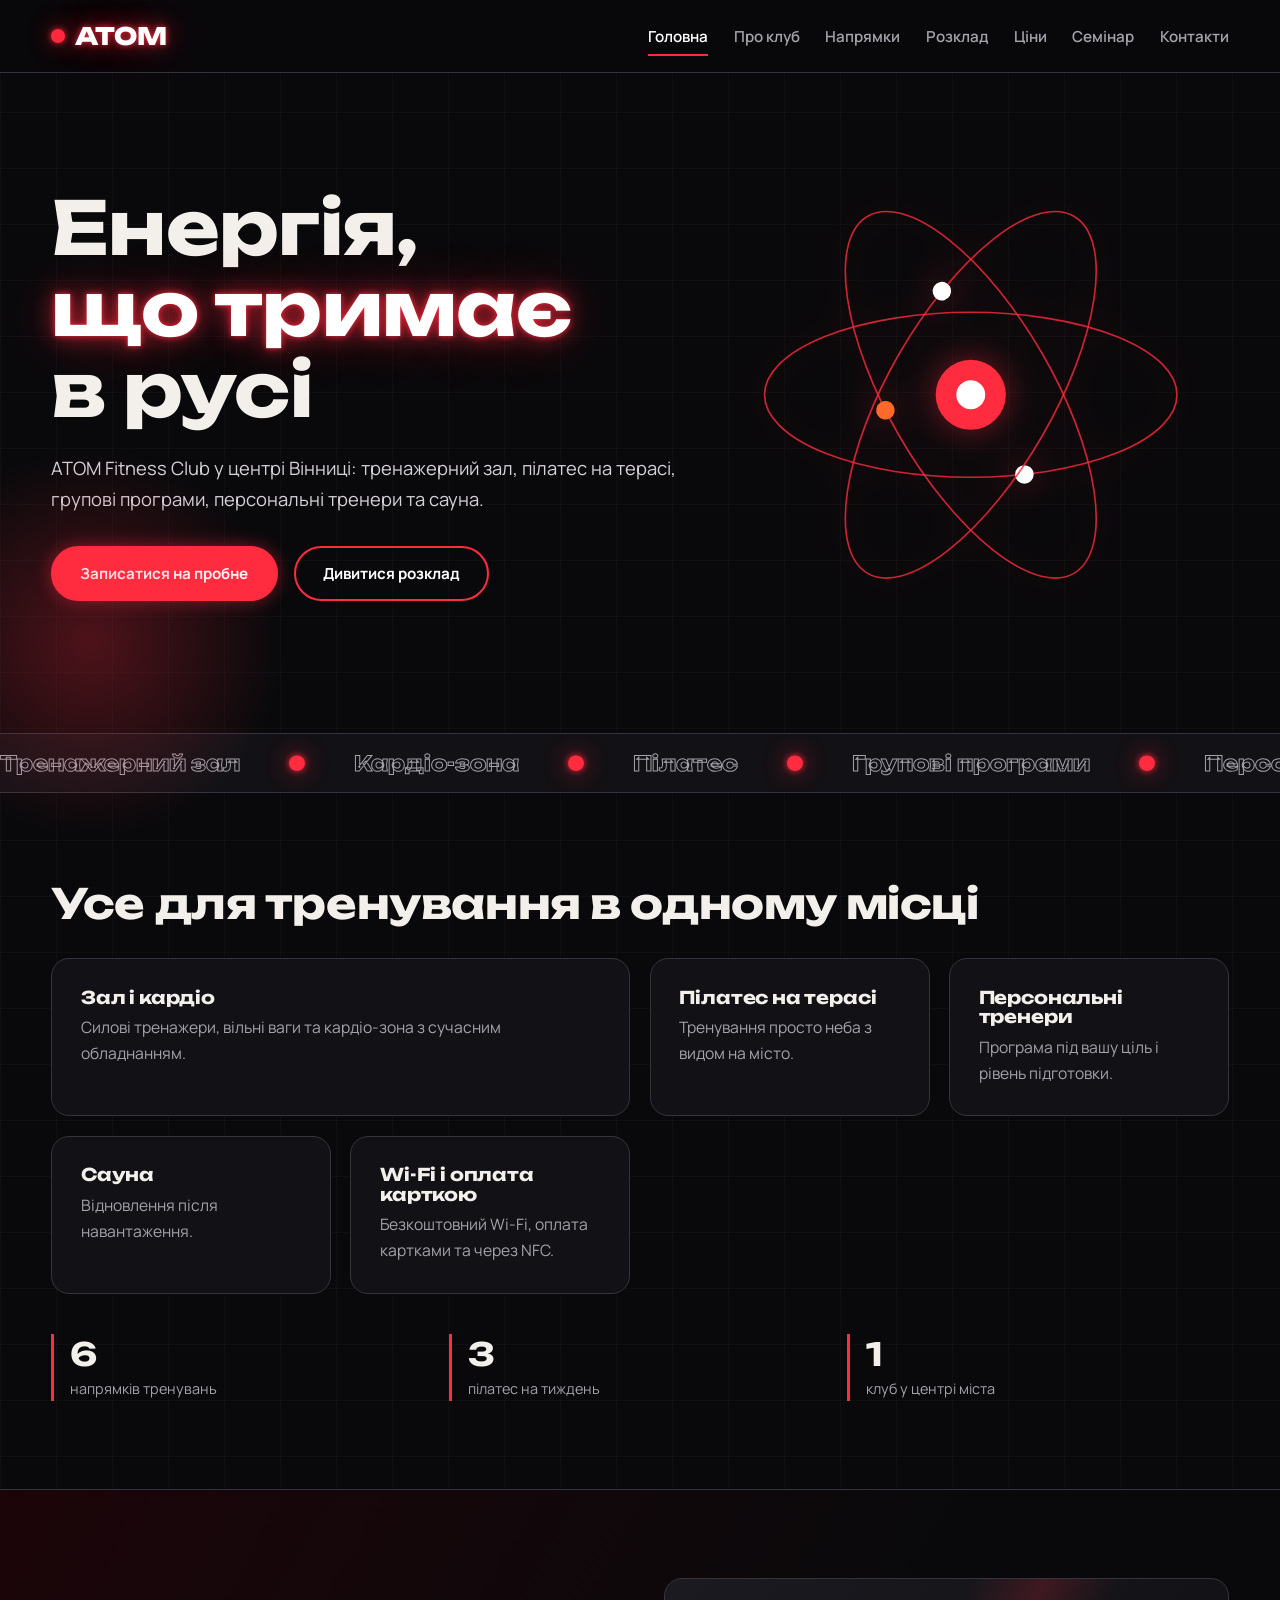
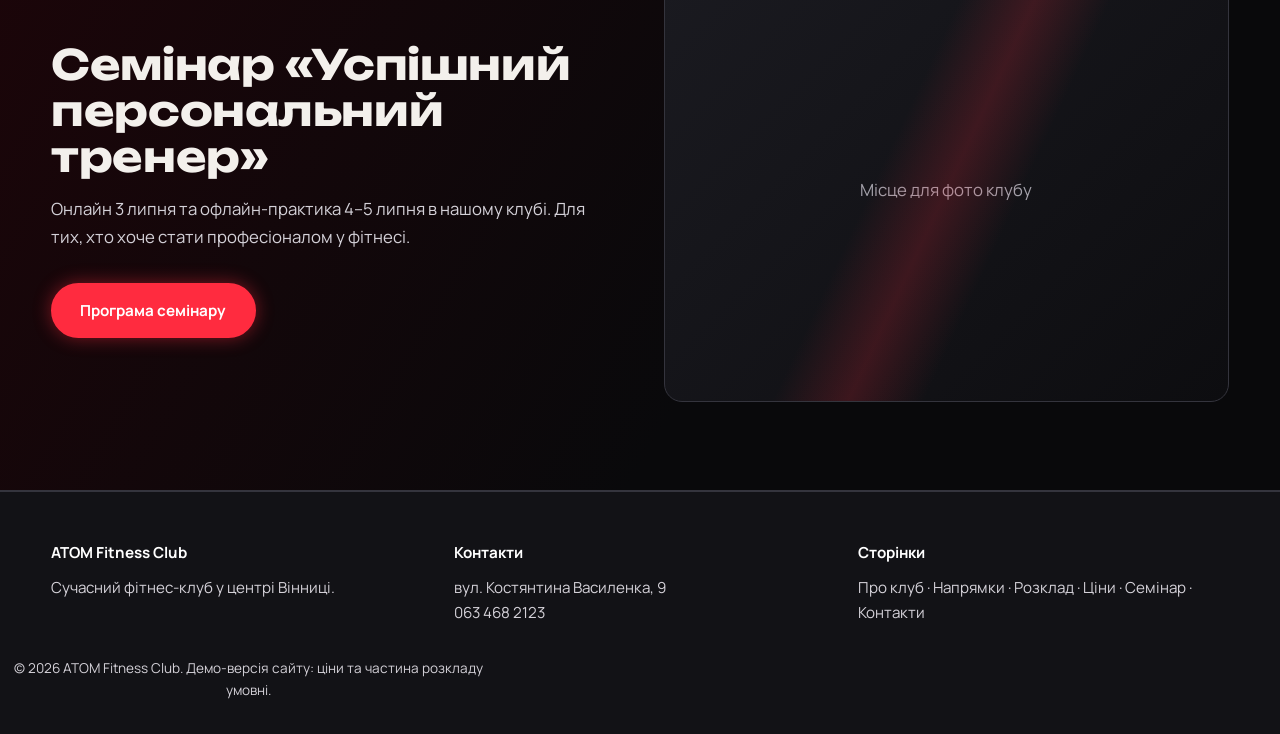
==== index.html @ d09d6c24 "Add files via upload" ====
<!DOCTYPE html>
<html lang="uk"><head><meta charset="utf-8"><meta name="viewport" content="width=device-width,initial-scale=1">
<title>Головна | ATOM Fitness Club, Вінниця</title>
<meta name="description" content="ATOM Fitness Club у Вінниці: тренажерний зал, кардіо, пілатес, персональні тренування та сауна. Демо-версія сайту.">
<link rel="preconnect" href="https://fonts.googleapis.com"><link rel="preconnect" href="https://fonts.gstatic.com" crossorigin>
<link href="https://fonts.googleapis.com/css2?family=Manrope:wght@400;600;700&family=Unbounded:wght@500;700;800&display=swap&subset=cyrillic" rel="stylesheet">
<link rel="stylesheet" href="css/style.css"></head><body>
<header><div class="wrap bar"><a class="logo" href="index.html"><i></i><span class="neon">ATOM</span></a>
<button class="burger" aria-label="Меню" aria-expanded="false">☰</button>
<nav aria-label="Основне меню"><ul><li><a href="index.html" class=on aria-current=page>Головна</a></li><li><a href="about.html">Про клуб</a></li><li><a href="classes.html">Напрямки</a></li><li><a href="schedule.html">Розклад</a></li><li><a href="prices.html">Ціни</a></li><li><a href="seminar.html">Семінар</a></li><li><a href="contacts.html">Контакти</a></li></ul></nav></div></header>
<main><section class="hero"><div class="glowblob"></div><div class="wrap"><div>
<h1><span>Енергія,</span><span class="neon flick">що тримає</span><span>в русі</span></h1>
<p>ATOM Fitness Club у центрі Вінниці: тренажерний зал, пілатес на терасі, групові програми, персональні тренери та сауна.</p>
<div class="row"><a class="btn" href="contacts.html">Записатися на пробне</a><a class="btn ghost" href="schedule.html">Дивитися розклад</a></div></div><svg class="atom" viewBox="0 0 500 500" aria-hidden="true">
<defs><path id="o" d="M 50 250 a 200 80 0 1 0 400 0 a 200 80 0 1 0 -400 0"/></defs>
<g class="nuc"><circle cx="250" cy="250" r="34" fill="#ff2b3f"/><circle cx="250" cy="250" r="14" fill="#fff"/></g>
<g transform="rotate(0 250 250)"><ellipse cx="250" cy="250" rx="200" ry="80"/><circle r="9" fill="#fff"><animateMotion dur="5s" repeatCount="indefinite"><mpath href="#o"/></animateMotion></circle></g>
<g transform="rotate(60 250 250)"><ellipse cx="250" cy="250" rx="200" ry="80"/><circle r="9" fill="#ff6a2b"><animateMotion dur="7s" repeatCount="indefinite"><mpath href="#o"/></animateMotion></circle></g>
<g transform="rotate(120 250 250)"><ellipse cx="250" cy="250" rx="200" ry="80"/><circle r="9" fill="#fff"><animateMotion dur="9s" repeatCount="indefinite"><mpath href="#o"/></animateMotion></circle></g></svg></div></section>
<div class="marq" aria-hidden="true"><div><span>Тренажерний зал</span><b>●</b><span>Кардіо-зона</span><b>●</b><span>Пілатес</span><b>●</b><span>Групові програми</span><b>●</b><span>Персональні тренування</span><b>●</b><span>Сауна</span><b>●</b><span>Тренажерний зал</span><b>●</b><span>Кардіо-зона</span><b>●</b><span>Пілатес</span><b>●</b><span>Групові програми</span><b>●</b><span>Персональні тренування</span><b>●</b><span>Сауна</span><b>●</b></div></div>
<section><div class="wrap"><h2>Усе для тренування в одному місці</h2>
<div class="grid"><div class="card rv big"><h3>Зал і кардіо</h3><p>Силові тренажери, вільні ваги та кардіо-зона з сучасним обладнанням.</p></div><div class="card rv "><h3>Пілатес на терасі</h3><p>Тренування просто неба з видом на місто.</p></div><div class="card rv "><h3>Персональні тренери</h3><p>Програма під вашу ціль і рівень підготовки.</p></div><div class="card rv "><h3>Сауна</h3><p>Відновлення після навантаження.</p></div><div class="card rv "><h3>Wi-Fi і оплата карткою</h3><p>Безкоштовний Wi-Fi, оплата картками та через NFC.</p></div></div>
<div class="stats rv"><div><strong>6</strong><span>напрямків тренувань</span></div><div><strong>3</strong><span>пілатес на тиждень</span></div><div><strong>1</strong><span>клуб у центрі міста</span></div></div></div></section>
<section class="band"><div class="wrap split"><div><h2>Семінар «Успішний персональний тренер»</h2><p>Онлайн 3 липня та офлайн-практика 4–5 липня в нашому клубі. Для тих, хто хоче стати професіоналом у фітнесі.</p><div class="row"><a class="btn" href="seminar.html">Програма семінару</a></div></div><div class="ph rv">Місце для фото клубу</div></div></section></main>
<footer><div class="wrap"><div><h4>ATOM Fitness Club</h4><p>Сучасний фітнес-клуб у центрі Вінниці.</p></div>
<div><h4>Контакти</h4><p>вул. Костянтина Василенка, 9<br><a href="tel:+380634682123">063 468 2123</a></p></div>
<div><h4>Сторінки</h4><p><a href="about.html">Про клуб</a> · <a href="classes.html">Напрямки</a> · <a href="schedule.html">Розклад</a> · <a href="prices.html">Ціни</a> · <a href="seminar.html">Семінар</a> · <a href="contacts.html">Контакти</a></p></div></div>
<p class="copy">© <span id="y">2026</span> ATOM Fitness Club. Демо-версія сайту: ціни та частина розкладу умовні.</p></footer>
<script src="js/main.js"></script></body></html>
---- css/style.css ----
:root{--ink:#09090b;--ink2:#121216;--steel:#24242b;--line:#34343d;--bone:#f3f0ec;--mute:#a4a2ab;--red:#ff2b3f;--hot:#ff6a2b;--glow:0 0 6px rgba(255,43,63,.9),0 0 22px rgba(255,43,63,.6),0 0 54px rgba(255,43,63,.4);--f1:'Unbounded','Arial Black',sans-serif;--f2:'Manrope','Segoe UI',Arial,sans-serif}
*{box-sizing:border-box;margin:0;padding:0}
html{scroll-behavior:smooth}
body{background:var(--ink);color:var(--bone);font:400 1.05rem/1.65 var(--f2);overflow-x:hidden;background-image:linear-gradient(rgba(255,255,255,.025) 1px,transparent 1px),linear-gradient(90deg,rgba(255,255,255,.025) 1px,transparent 1px);background-size:56px 56px}
a{color:inherit;text-decoration:none}
:focus-visible{outline:2px solid var(--red);outline-offset:3px}
h1,h2,h3{font-family:var(--f1);line-height:1.1;font-weight:700;letter-spacing:-.01em}
h1{font-size:clamp(2.2rem,6vw,4.6rem)}
h2{font-size:clamp(1.6rem,3.6vw,2.6rem);margin-bottom:1rem}
h3{font-size:1.1rem;margin-bottom:.5rem}
p{max-width:62ch;color:#d4d1d8}
.wrap{width:min(1180px,92%);margin:0 auto}
section{padding:5.5rem 0}
.neon{color:#fff;text-shadow:var(--glow)}
.flick{animation:flick 5s infinite}
@keyframes flick{0%,18%,22%,62%,64%,100%{opacity:1}20%,63%{opacity:.35}}
/* header */
header{position:sticky;top:0;z-index:50;background:rgba(9,9,11,.82);backdrop-filter:blur(12px);border-bottom:1px solid var(--line)}
.bar{display:flex;align-items:center;justify-content:space-between;height:72px}
.logo{font:800 1.5rem var(--f1);display:flex;align-items:center;gap:.6rem}
.logo i{width:14px;height:14px;border-radius:50%;background:var(--red);box-shadow:var(--glow);animation:pulse 2s infinite}
nav ul{display:flex;gap:1.6rem;list-style:none}
nav a{font-weight:600;font-size:.95rem;color:var(--mute);padding:.4rem 0;border-bottom:2px solid transparent;transition:.25s}
nav a:hover,nav a.on{color:#fff;border-color:var(--red)}
.burger{display:none;background:none;border:1px solid var(--line);color:#fff;width:44px;height:44px;border-radius:8px;font-size:1.3rem;cursor:pointer}
/* buttons */
.btn{display:inline-block;font:700 .95rem var(--f2);padding:.95rem 1.7rem;border-radius:999px;border:2px solid var(--red);background:var(--red);color:#fff;cursor:pointer;transition:.25s;box-shadow:0 0 18px rgba(255,43,63,.45)}
.btn:hover{box-shadow:var(--glow);transform:translateY(-2px)}
.btn.ghost{background:transparent;box-shadow:none}
.btn.ghost:hover{background:rgba(255,43,63,.12);box-shadow:var(--glow)}
.row{display:flex;gap:1rem;flex-wrap:wrap;margin-top:2rem}
/* hero */
.hero{padding:4rem 0 5rem;position:relative}
.hero .wrap{display:grid;grid-template-columns:1.1fr .9fr;gap:2rem;align-items:center}
.hero h1 span{display:block}
.hero p{margin-top:1.4rem;font-size:1.15rem}
.atom{width:100%;max-width:520px;margin:auto;filter:drop-shadow(0 0 18px rgba(255,43,63,.5))}
.atom ellipse{fill:none;stroke:var(--red);stroke-width:1.6;opacity:.8}
.nuc{animation:pulse 2.4s ease-in-out infinite;transform-origin:250px 250px}
@keyframes pulse{50%{transform:scale(1.18);opacity:.8}}
.glowblob{position:absolute;inset:auto auto -120px -120px;width:420px;height:420px;background:radial-gradient(circle,rgba(255,43,63,.28),transparent 65%);pointer-events:none}
.pagehead{padding:4.5rem 0 2rem}
.pagehead p{margin-top:1rem;font-size:1.15rem}
/* marquee */
.marq{border-block:1px solid var(--line);overflow:hidden;background:var(--ink2);padding:1rem 0}
.marq div{display:flex;gap:3rem;width:max-content;animation:mq 30s linear infinite;font:700 1.3rem var(--f1);color:transparent;-webkit-text-stroke:1px var(--mute)}
.marq b{color:var(--red);-webkit-text-stroke:0;text-shadow:var(--glow)}
@keyframes mq{to{transform:translateX(-50%)}}
/* cards */
.grid{display:grid;grid-template-columns:repeat(auto-fit,minmax(260px,1fr));gap:1.2rem;margin-top:2rem}
.card{position:relative;background:var(--ink2);border:1px solid var(--line);border-radius:18px;padding:1.8rem;overflow:hidden;transition:border-color .3s,transform .3s}
.card::before{content:"";position:absolute;inset:0;background:radial-gradient(260px circle at var(--mx,50%) var(--my,0%),rgba(255,43,63,.2),transparent 70%);opacity:0;transition:.3s}
.card:hover{border-color:var(--red);transform:translateY(-4px)}
.card:hover::before{opacity:1}
.card>*{position:relative}
.card p{font-size:.98rem;color:var(--mute)}
.card.big{grid-column:span 2}
.stats{display:grid;grid-template-columns:repeat(auto-fit,minmax(150px,1fr));gap:1rem;margin-top:2.5rem}
.stats div{border-left:3px solid var(--red);padding-left:1rem}
.stats strong{display:block;font:700 2rem var(--f1)}
.stats span{color:var(--mute);font-size:.9rem}
.split{display:grid;grid-template-columns:1fr 1fr;gap:3rem;align-items:center}
.ph{aspect-ratio:4/3;border-radius:18px;border:1px solid var(--line);background:linear-gradient(135deg,#1a1a20,#0d0d10);display:grid;place-items:center;color:var(--mute);text-align:center;padding:1rem;position:relative;overflow:hidden}
.ph::after{content:"";position:absolute;inset:0;background:linear-gradient(115deg,transparent 40%,rgba(255,43,63,.18) 50%,transparent 60%);animation:sweep 5s infinite}
@keyframes sweep{from{transform:translateX(-100%)}to{transform:translateX(100%)}}
.band{background:linear-gradient(120deg,#1c0509,#09090b 60%);border-block:1px solid var(--line)}
/* schedule */
.tabs{display:flex;gap:.6rem;flex-wrap:wrap;margin:1.5rem 0}
.tabs button{font:600 .9rem var(--f2);color:var(--mute);background:transparent;border:1px solid var(--line);border-radius:999px;padding:.6rem 1.2rem;cursor:pointer;transition:.25s}
.tabs button.on,.tabs button:hover{color:#fff;border-color:var(--red);box-shadow:0 0 14px rgba(255,43,63,.4)}
.days{display:grid;grid-template-columns:repeat(auto-fit,minmax(210px,1fr));gap:1rem}
.day{background:var(--ink2);border:1px solid var(--line);border-radius:16px;padding:1.2rem}
.day h3{font-size:1rem;color:var(--red);margin-bottom:.8rem}
.slot{display:flex;gap:.8rem;padding:.65rem 0;border-top:1px solid var(--line);transition:.25s}
.slot time{font:700 .9rem var(--f1);min-width:3.6rem}
.slot small{display:block;color:var(--mute)}
.slot.hide{display:none}
/* prices */
.price{display:flex;flex-direction:column;gap:.6rem}
.price .sum{font:700 2.2rem var(--f1)}
.price .sum small{font:500 .9rem var(--f2);color:var(--mute)}
.price ul{list-style:none;color:var(--mute);margin:.6rem 0 1.2rem}
.price li{padding:.35rem 0;border-bottom:1px solid var(--line)}
.price li::before{content:"+ ";color:var(--red);font-weight:800}
.price.hot{border-color:var(--red);box-shadow:0 0 30px rgba(255,43,63,.25)}
.note{color:var(--mute);font-size:.9rem;margin-top:1.5rem}
/* seminar */
.date{font:700 clamp(3rem,9vw,6rem) var(--f1)}
.list{list-style:none;margin-top:1.5rem;counter-reset:n}
.list li{counter-increment:n;padding:.9rem 0 .9rem 3rem;border-bottom:1px solid var(--line);position:relative}
.list li::before{content:counter(n);position:absolute;left:0;top:.8rem;width:2rem;height:2rem;border-radius:50%;border:1px solid var(--red);display:grid;place-items:center;font:700 .85rem var(--f1)}
/* forms/contacts */
form{display:grid;gap:1rem}
label{font-weight:600;font-size:.92rem}
input,select,textarea{width:100%;margin-top:.35rem;background:var(--ink2);border:1px solid var(--line);color:#fff;border-radius:12px;padding:.85rem 1rem;font:inherit}
input:focus,select:focus,textarea:focus{outline:none;border-color:var(--red);box-shadow:0 0 14px rgba(255,43,63,.4)}
.err{color:#ff8a94;font-size:.85rem;min-height:1.1em}
.ok{color:#7dffb0}
.info p{margin-bottom:.9rem}
.info b{color:#fff}
.map{margin-top:1.5rem;border-radius:18px;border:1px solid var(--line);min-height:240px}
/* footer */
footer{border-top:1px solid var(--line);background:var(--ink2);padding:3rem 0 2rem;color:var(--mute);font-size:.95rem}
footer .wrap{display:grid;grid-template-columns:repeat(auto-fit,minmax(200px,1fr));gap:2rem}
footer h4{color:#fff;margin-bottom:.6rem}
footer a:hover{color:var(--red)}
.copy{text-align:center;margin-top:2rem;font-size:.85rem}
/* reveal */
.rv{opacity:0;transform:translateY(24px);transition:opacity .7s,transform .7s}
.rv.in{opacity:1;transform:none}
@media(max-width:860px){
.hero .wrap,.split{grid-template-columns:1fr}
.card.big{grid-column:auto}
.burger{display:block}
nav{position:absolute;top:72px;left:0;right:0;background:var(--ink);border-bottom:1px solid var(--line);display:none}
nav.open{display:block}
nav ul{flex-direction:column;gap:0;padding:1rem 4%}
nav a{display:block;padding:.9rem 0}
section{padding:3.5rem 0}
}
@media(prefers-reduced-motion:reduce){*,*::before,*::after{animation:none!important;transition:none!important}.rv{opacity:1;transform:none}}
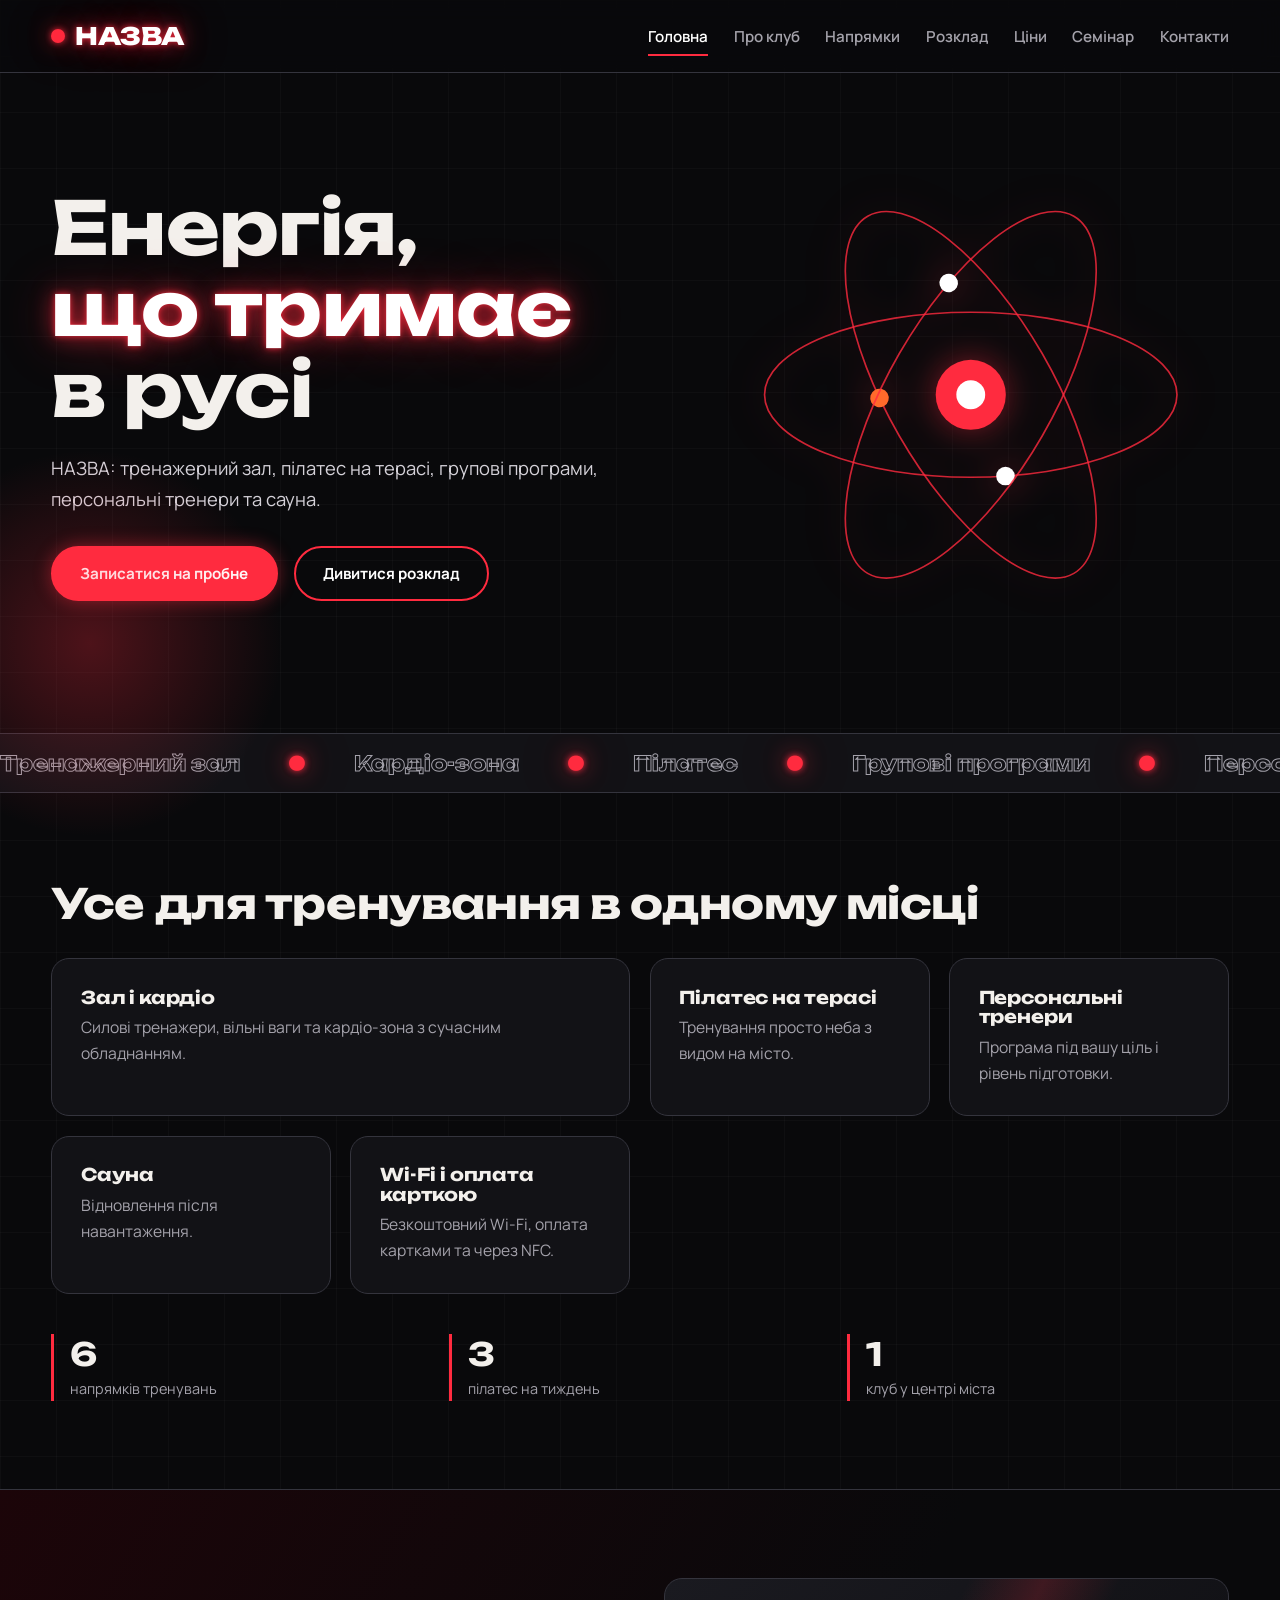
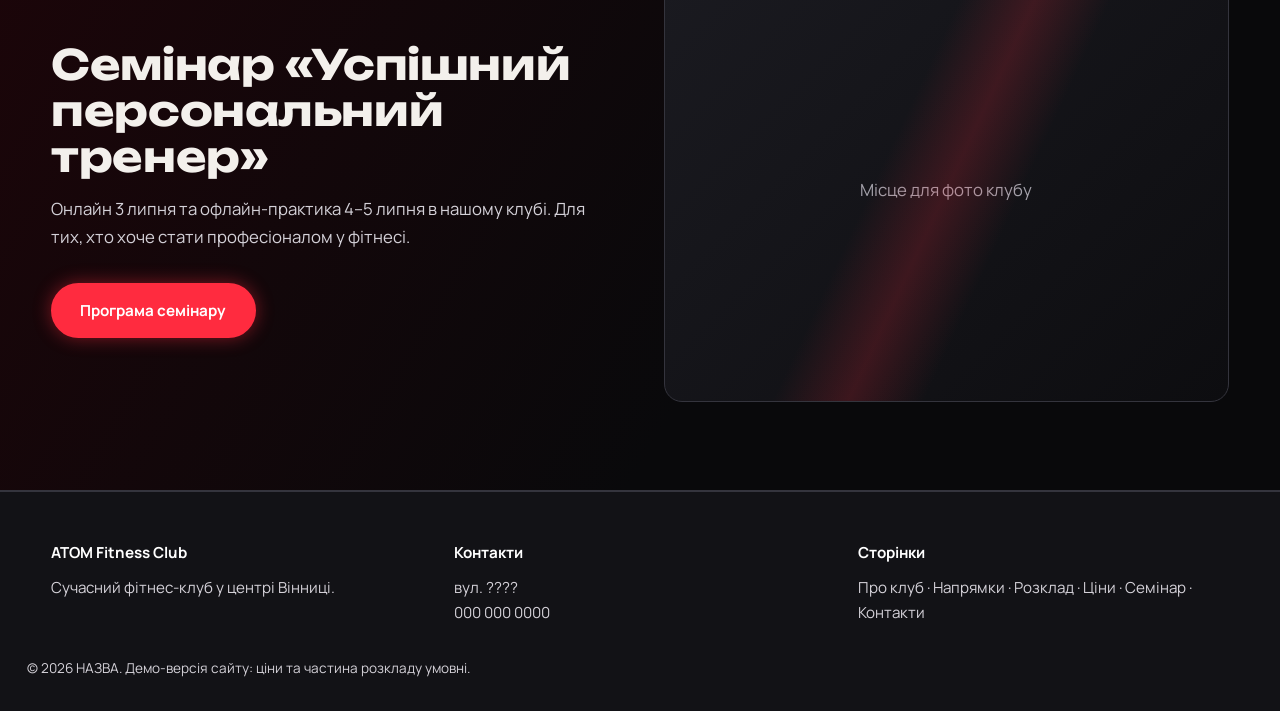
==== commit e0e96b2c: "Update index.html" ====
--- a/index.html
+++ b/index.html
@@ -1,16 +1,16 @@
 <!DOCTYPE html>
 <html lang="uk"><head><meta charset="utf-8"><meta name="viewport" content="width=device-width,initial-scale=1">
-<title>Головна | ATOM Fitness Club, Вінниця</title>
-<meta name="description" content="ATOM Fitness Club у Вінниці: тренажерний зал, кардіо, пілатес, персональні тренування та сауна. Демо-версія сайту.">
+<title>Головна | НАЗВА </title>
+<meta name="description" content="НАЗВА: тренажерний зал, кардіо, пілатес, персональні тренування та сауна. Демо-версія сайту.">
 <link rel="preconnect" href="https://fonts.googleapis.com"><link rel="preconnect" href="https://fonts.gstatic.com" crossorigin>
 <link href="https://fonts.googleapis.com/css2?family=Manrope:wght@400;600;700&family=Unbounded:wght@500;700;800&display=swap&subset=cyrillic" rel="stylesheet">
 <link rel="stylesheet" href="css/style.css"></head><body>
-<header><div class="wrap bar"><a class="logo" href="index.html"><i></i><span class="neon">ATOM</span></a>
+<header><div class="wrap bar"><a class="logo" href="index.html"><i></i><span class="neon">НАЗВА</span></a>
 <button class="burger" aria-label="Меню" aria-expanded="false">☰</button>
 <nav aria-label="Основне меню"><ul><li><a href="index.html" class=on aria-current=page>Головна</a></li><li><a href="about.html">Про клуб</a></li><li><a href="classes.html">Напрямки</a></li><li><a href="schedule.html">Розклад</a></li><li><a href="prices.html">Ціни</a></li><li><a href="seminar.html">Семінар</a></li><li><a href="contacts.html">Контакти</a></li></ul></nav></div></header>
 <main><section class="hero"><div class="glowblob"></div><div class="wrap"><div>
 <h1><span>Енергія,</span><span class="neon flick">що тримає</span><span>в русі</span></h1>
-<p>ATOM Fitness Club у центрі Вінниці: тренажерний зал, пілатес на терасі, групові програми, персональні тренери та сауна.</p>
+<p>НАЗВА: тренажерний зал, пілатес на терасі, групові програми, персональні тренери та сауна.</p>
 <div class="row"><a class="btn" href="contacts.html">Записатися на пробне</a><a class="btn ghost" href="schedule.html">Дивитися розклад</a></div></div><svg class="atom" viewBox="0 0 500 500" aria-hidden="true">
 <defs><path id="o" d="M 50 250 a 200 80 0 1 0 400 0 a 200 80 0 1 0 -400 0"/></defs>
 <g class="nuc"><circle cx="250" cy="250" r="34" fill="#ff2b3f"/><circle cx="250" cy="250" r="14" fill="#fff"/></g>
@@ -23,7 +23,7 @@
 <div class="stats rv"><div><strong>6</strong><span>напрямків тренувань</span></div><div><strong>3</strong><span>пілатес на тиждень</span></div><div><strong>1</strong><span>клуб у центрі міста</span></div></div></div></section>
 <section class="band"><div class="wrap split"><div><h2>Семінар «Успішний персональний тренер»</h2><p>Онлайн 3 липня та офлайн-практика 4–5 липня в нашому клубі. Для тих, хто хоче стати професіоналом у фітнесі.</p><div class="row"><a class="btn" href="seminar.html">Програма семінару</a></div></div><div class="ph rv">Місце для фото клубу</div></div></section></main>
 <footer><div class="wrap"><div><h4>ATOM Fitness Club</h4><p>Сучасний фітнес-клуб у центрі Вінниці.</p></div>
-<div><h4>Контакти</h4><p>вул. Костянтина Василенка, 9<br><a href="tel:+380634682123">063 468 2123</a></p></div>
+<div><h4>Контакти</h4><p>вул. ????<br><a href="tel:+380000080000">000 000 0000</a></p></div>
 <div><h4>Сторінки</h4><p><a href="about.html">Про клуб</a> · <a href="classes.html">Напрямки</a> · <a href="schedule.html">Розклад</a> · <a href="prices.html">Ціни</a> · <a href="seminar.html">Семінар</a> · <a href="contacts.html">Контакти</a></p></div></div>
-<p class="copy">© <span id="y">2026</span> ATOM Fitness Club. Демо-версія сайту: ціни та частина розкладу умовні.</p></footer>
-<script src="js/main.js"></script></body></html>+<p class="copy">© <span id="y">2026</span> НАЗВА. Демо-версія сайту: ціни та частина розкладу умовні.</p></footer>
+<script src="js/main.js"></script></body></html>
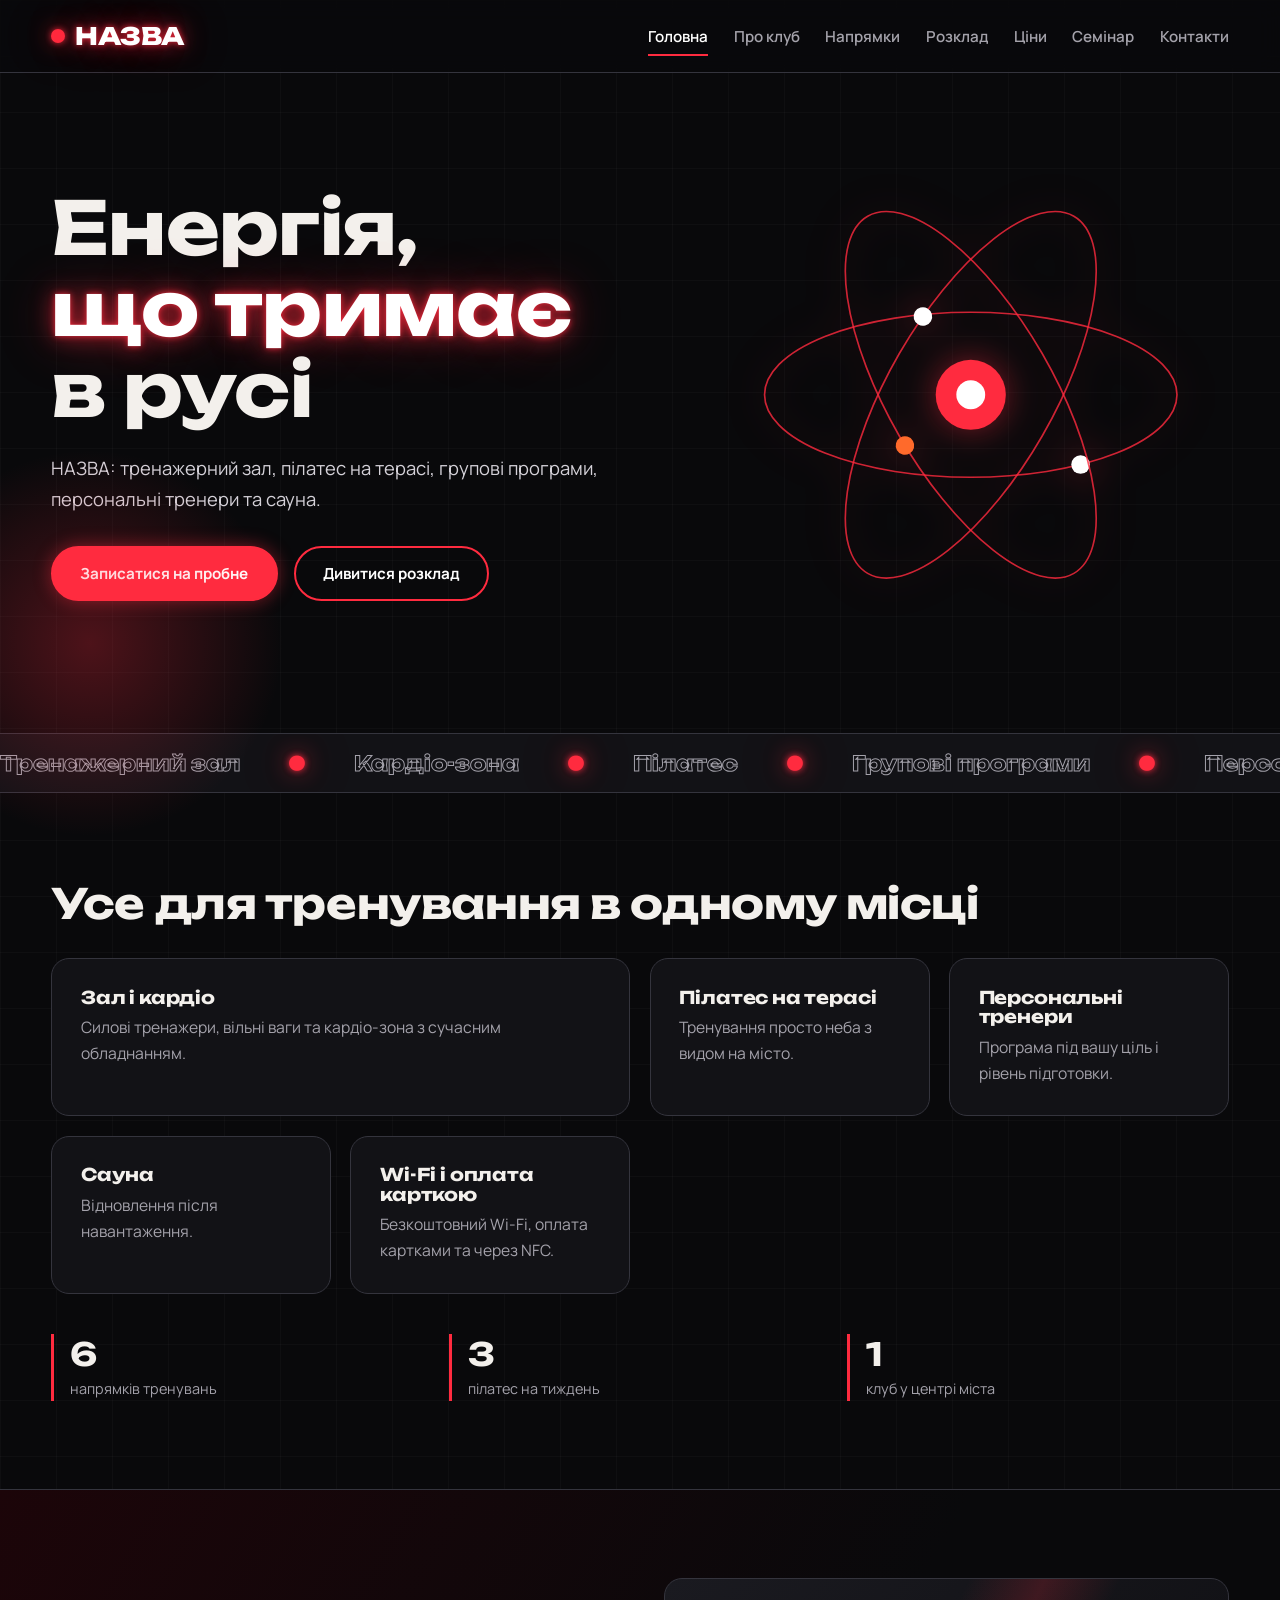
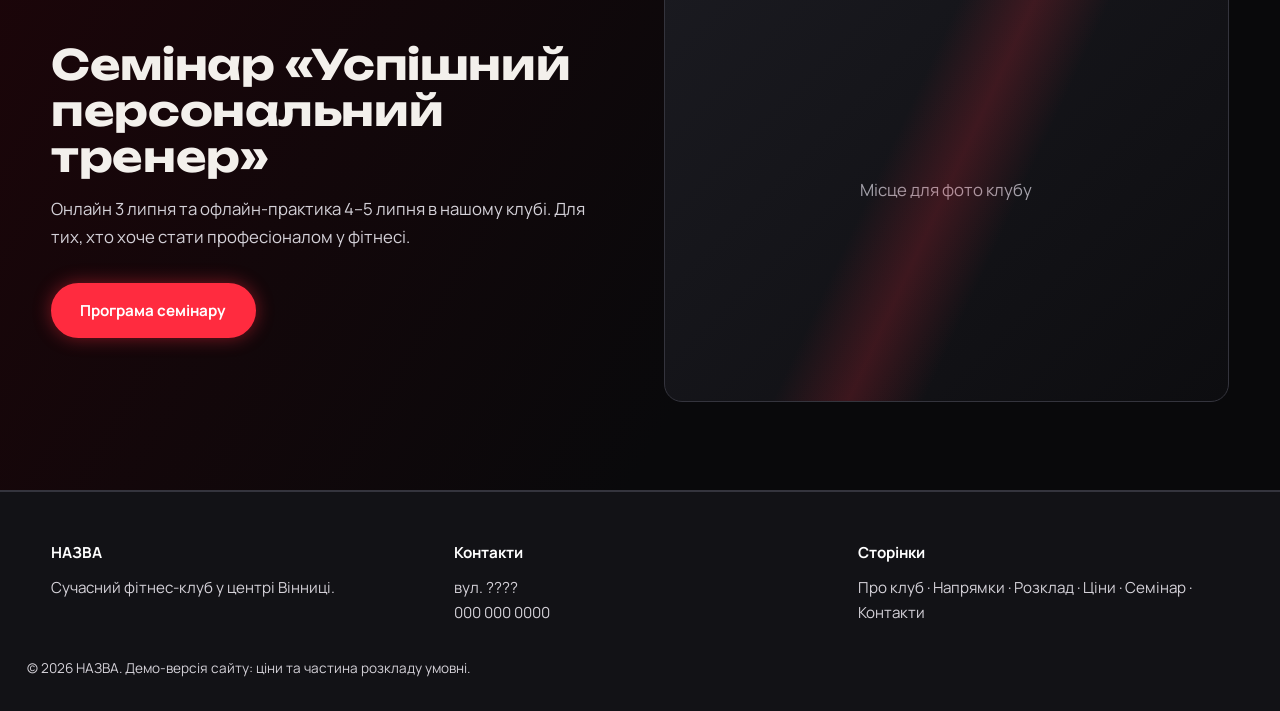
==== commit fb613b37: "Update footer club name and add contact details" ====
--- a/index.html
+++ b/index.html
@@ -22,7 +22,7 @@
 <div class="grid"><div class="card rv big"><h3>Зал і кардіо</h3><p>Силові тренажери, вільні ваги та кардіо-зона з сучасним обладнанням.</p></div><div class="card rv "><h3>Пілатес на терасі</h3><p>Тренування просто неба з видом на місто.</p></div><div class="card rv "><h3>Персональні тренери</h3><p>Програма під вашу ціль і рівень підготовки.</p></div><div class="card rv "><h3>Сауна</h3><p>Відновлення після навантаження.</p></div><div class="card rv "><h3>Wi-Fi і оплата карткою</h3><p>Безкоштовний Wi-Fi, оплата картками та через NFC.</p></div></div>
 <div class="stats rv"><div><strong>6</strong><span>напрямків тренувань</span></div><div><strong>3</strong><span>пілатес на тиждень</span></div><div><strong>1</strong><span>клуб у центрі міста</span></div></div></div></section>
 <section class="band"><div class="wrap split"><div><h2>Семінар «Успішний персональний тренер»</h2><p>Онлайн 3 липня та офлайн-практика 4–5 липня в нашому клубі. Для тих, хто хоче стати професіоналом у фітнесі.</p><div class="row"><a class="btn" href="seminar.html">Програма семінару</a></div></div><div class="ph rv">Місце для фото клубу</div></div></section></main>
-<footer><div class="wrap"><div><h4>ATOM Fitness Club</h4><p>Сучасний фітнес-клуб у центрі Вінниці.</p></div>
+<footer><div class="wrap"><div><h4>НАЗВА</h4><p>Сучасний фітнес-клуб у центрі Вінниці.</p></div>
 <div><h4>Контакти</h4><p>вул. ????<br><a href="tel:+380000080000">000 000 0000</a></p></div>
 <div><h4>Сторінки</h4><p><a href="about.html">Про клуб</a> · <a href="classes.html">Напрямки</a> · <a href="schedule.html">Розклад</a> · <a href="prices.html">Ціни</a> · <a href="seminar.html">Семінар</a> · <a href="contacts.html">Контакти</a></p></div></div>
 <p class="copy">© <span id="y">2026</span> НАЗВА. Демо-версія сайту: ціни та частина розкладу умовні.</p></footer>
